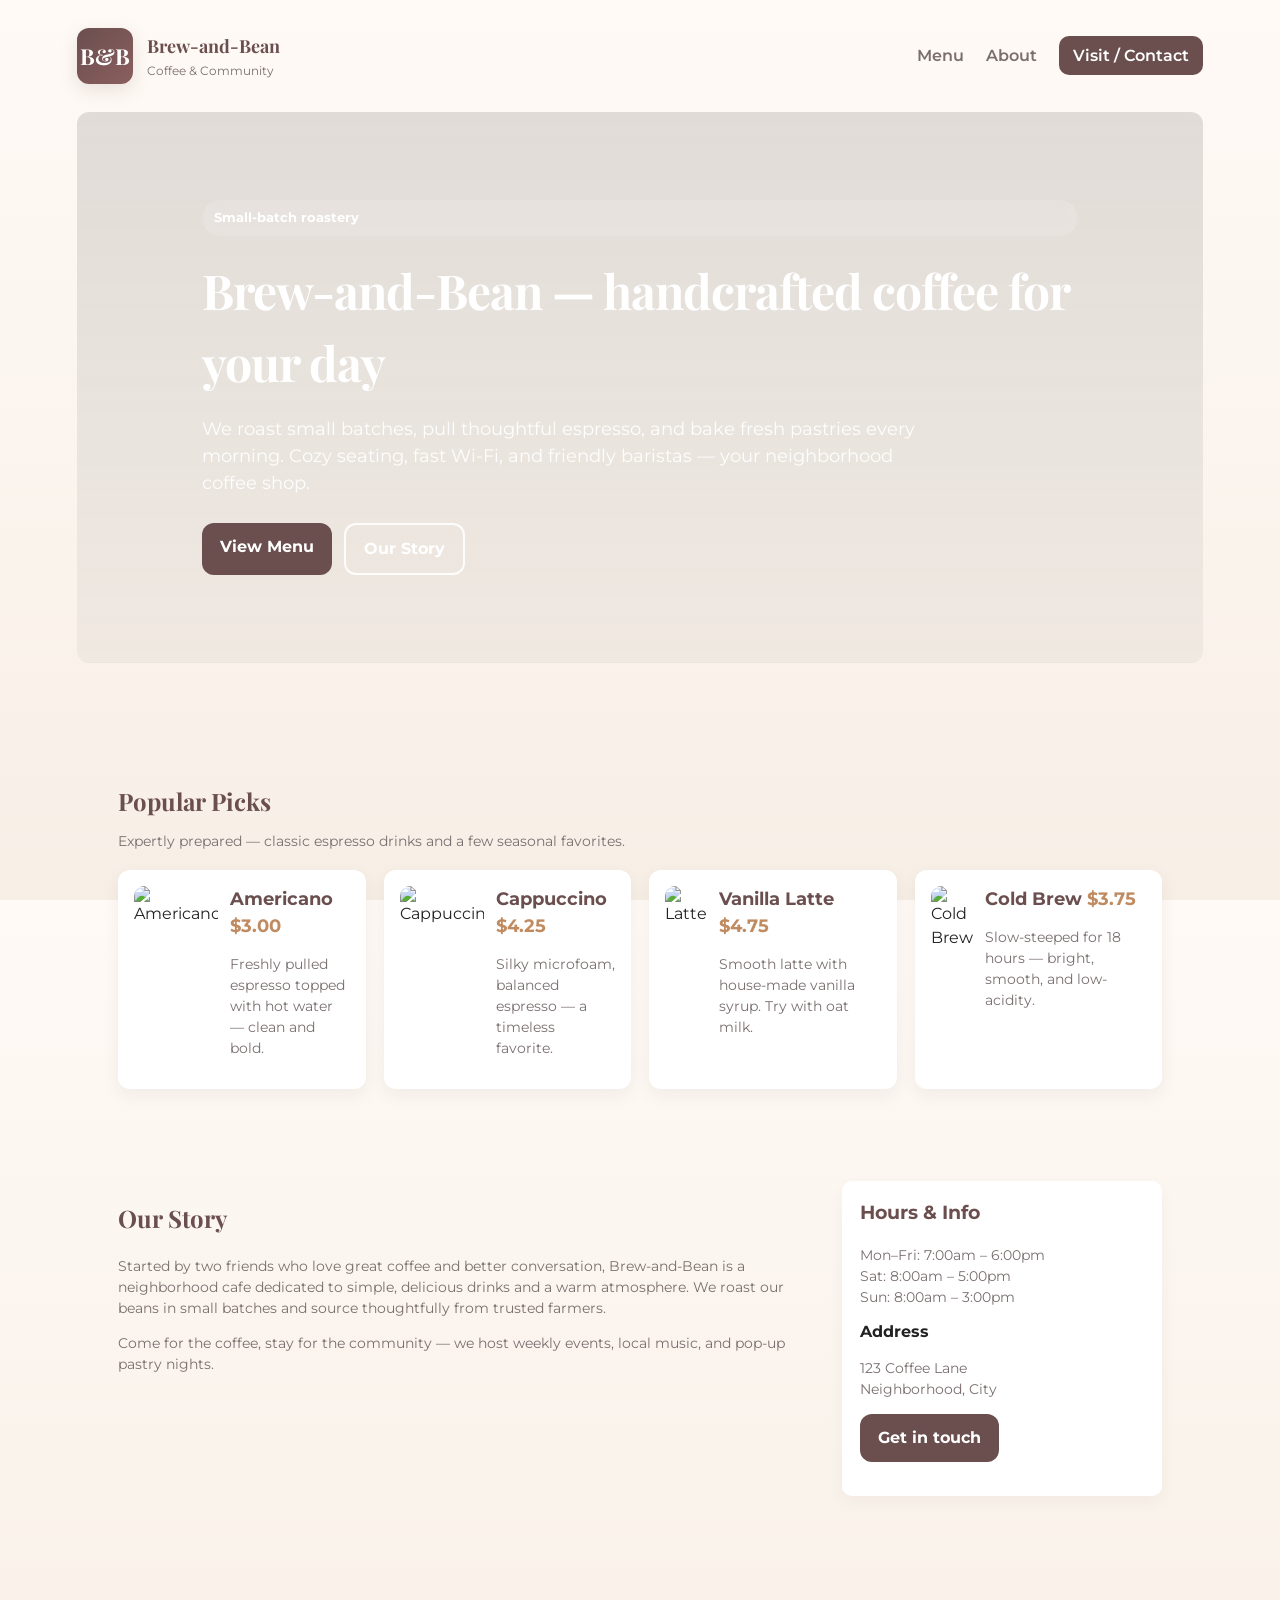
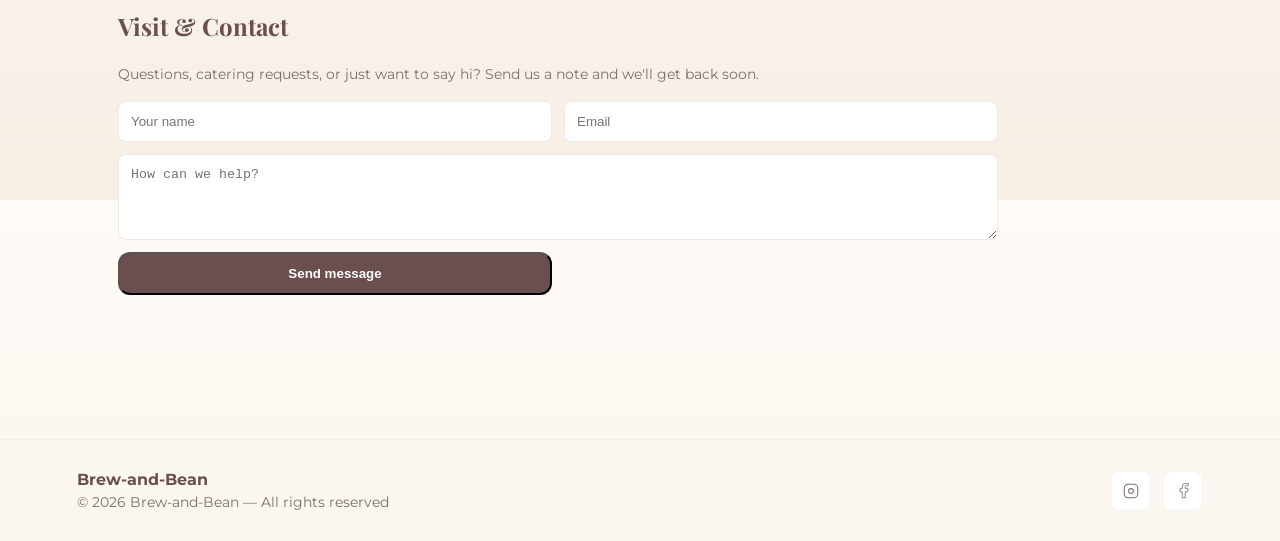
==== index.html @ bc897e9b "Made the landing page for the coffee shop" ====
<!doctype html>
<html lang="en">
	<head>
		<meta charset="utf-8" />
		<meta name="viewport" content="width=device-width, initial-scale=1" />
		<title>Brew-and-Bean — Coffee & Community</title>
		<link href="https://fonts.googleapis.com/css2?family=Montserrat:wght@400;700&family=Playfair+Display:wght@600;700&display=swap" rel="stylesheet">
		<meta name="description" content="Brew-and-Bean — small-batch coffee, cozy space, friendly faces. Visit our cafe for expertly roasted coffee and fresh pastries." />
		<style>
			:root{
				--bg:#f7efe6;
				--accent:#6b4f4f; /* coffee brown */
				--accent-2:#c08b60; /* caramel */
				--muted:#7a6f6f;
				--card:#ffffff;
			}
			*{box-sizing:border-box}
			html,body{height:100%}
			body{
				margin:0;
				font-family: 'Montserrat', system-ui, -apple-system, 'Segoe UI', Roboto, 'Helvetica Neue', Arial;
				background: linear-gradient(180deg, #fffaf6 0%, #f7efe6 100%);
				color: #222;
				-webkit-font-smoothing:antialiased;
				-moz-osx-font-smoothing:grayscale;
				line-height:1.5;
			}
			header{
				position:relative;
				padding:28px 6vw;
				display:flex;
				align-items:center;
				justify-content:space-between;
			}
			.brand{
				display:flex;
				align-items:center;
				gap:14px;
				text-decoration:none;
				color:var(--accent);
			}
			.logo{
				width:56px;height:56px;border-radius:12px;background:linear-gradient(135deg,var(--accent),#8b5e5e);display:flex;align-items:center;justify-content:center;color:white;font-weight:700;font-family:'Playfair Display',serif;font-size:22px;box-shadow:0 6px 18px rgba(107,79,79,0.15);
			}
			nav a{margin-left:18px;color:var(--muted);text-decoration:none;font-weight:600}
			nav a.cta{background:var(--accent);color:white;padding:10px 14px;border-radius:10px}

			.hero{
				display:grid;grid-template-columns:1fr;align-items:center;min-height:60vh;padding:40px 6vw;background-image:linear-gradient(rgba(14,11,10,0.12), rgba(14,11,10,0.04)), url('https://images.unsplash.com/photo-1511920170033-f8396924c348?auto=format&fit=crop&w=1500&q=80');
				background-size:cover;background-position:center;border-radius:12px;margin:0 6vw 32px;overflow:hidden;
			}
			.hero-inner{max-width:1100px;margin:auto;color:#fff;padding:48px;border-radius:10px;display:flex;flex-direction:column;gap:18px}
			.eyebrow{display:inline-block;background:rgba(255,255,255,0.14);backdrop-filter:blur(4px);padding:8px 12px;border-radius:999px;font-weight:700;font-size:13px}
			h1{font-family:'Playfair Display', serif;font-size:48px;margin:0;letter-spacing:-1px}
			p.lead{font-size:18px;margin:0;opacity:0.95;max-width:60ch}
			.hero-cta{display:flex;gap:12px;margin-top:8px}
			.btn{background:var(--accent);color:white;padding:12px 18px;border-radius:12px;text-decoration:none;font-weight:700}
			.btn.alt{background:transparent;color:white;border:2px solid rgba(255,255,255,0.9)}

			main{padding:24px 6vw 80px}
			.section{max-width:1100px;margin:36px auto;padding:28px;background:transparent}

			/* Menu grid */
			.menu-grid{display:grid;grid-template-columns:repeat(auto-fit,minmax(220px,1fr));gap:18px}
			.card{background:var(--card);border-radius:12px;padding:16px;box-shadow:0 6px 18px rgba(41,35,33,0.06);display:flex;gap:12px;align-items:flex-start}
			.card img{width:84px;height:84px;border-radius:10px;object-fit:cover}
			.card h3{margin:0;font-size:18px;color:var(--accent)}
			.price{margin-left:auto;color:var(--accent-2);font-weight:700}
			.muted{color:var(--muted);font-size:14px}

			.about{display:grid;grid-template-columns:1fr 320px;gap:20px;align-items:start}
			.hours{background:linear-gradient(180deg,#fff,#fff);padding:18px;border-radius:10px;box-shadow:0 6px 18px rgba(41,35,33,0.04)}

			footer{padding:28px 6vw;border-top:1px solid rgba(0,0,0,0.04);display:flex;justify-content:space-between;align-items:center;gap:16px}
			.socials{display:flex;gap:12px}
			.socials a{display:inline-flex;align-items:center;justify-content:center;width:40px;height:40px;border-radius:9px;background:#fff;border:1px solid rgba(0,0,0,0.04);text-decoration:none;color:var(--muted)}

			/* responsive tweaks */
			@media (max-width:800px){
				h1{font-size:36px}
				.about{grid-template-columns:1fr}
				header{padding:18px}
				.hero{min-height:56vh;margin:0 4vw 24px}
			}
		</style>
	</head>
	<body>
		<header>
			<a class="brand" href="#">
				<div class="logo">B&amp;B</div>
				<div>
					<div style="font-family:'Playfair Display',serif;font-size:18px;color:var(--accent);font-weight:700">Brew-and-Bean</div>
					<div style="font-size:12px;color:var(--muted);margin-top:2px">Coffee & Community</div>
				</div>
			</a>
			<nav>
				<a href="#menu">Menu</a>
				<a href="#about">About</a>
				<a href="#contact" class="cta">Visit / Contact</a>
			</nav>
		</header>

		<section class="hero" aria-label="Hero — Brew-and-Bean">
			<div class="hero-inner">
				<span class="eyebrow">Small-batch roastery</span>
				<h1>Brew-and-Bean — handcrafted coffee for your day</h1>
				<p class="lead">We roast small batches, pull thoughtful espresso, and bake fresh pastries every morning. Cozy seating, fast Wi‑Fi, and friendly baristas — your neighborhood coffee shop.</p>
				<div class="hero-cta">
					<a class="btn" href="#menu">View Menu</a>
					<a class="btn alt" href="#about">Our Story</a>
				</div>
			</div>
		</section>

		<main>
			<section id="menu" class="section" aria-labelledby="menu-heading">
				<h2 id="menu-heading" style="margin:0 0 12px;font-family:'Playfair Display',serif;color:var(--accent)">Popular Picks</h2>
				<p class="muted" style="margin:0 0 18px">Expertly prepared — classic espresso drinks and a few seasonal favorites.</p>
				<div class="menu-grid">
					<article class="card">
						<img src="https://images.unsplash.com/photo-1509042239860-f550ce710b93?auto=format&fit=crop&w=400&q=60" alt="Americano">
						<div>
							<h3>Americano <span class="price">$3.00</span></h3>
							<p class="muted">Freshly pulled espresso topped with hot water — clean and bold.</p>
						</div>
					</article>

					<article class="card">
						<img src="https://images.unsplash.com/photo-1511920170033-f8396924c348?auto=format&fit=crop&w=400&q=60" alt="Cappuccino">
						<div>
							<h3>Cappuccino <span class="price">$4.25</span></h3>
							<p class="muted">Silky microfoam, balanced espresso — a timeless favorite.</p>
						</div>
					</article>

					<article class="card">
						<img src="https://images.unsplash.com/photo-1504754524776-8f4f37790ca0?auto=format&fit=crop&w=400&q=60" alt="Latte">
						<div>
							<h3>Vanilla Latte <span class="price">$4.75</span></h3>
							<p class="muted">Smooth latte with house-made vanilla syrup. Try with oat milk.</p>
						</div>
					</article>

					<article class="card">
						<img src="https://images.unsplash.com/photo-1498804103079-a6351b050096?auto=format&fit=crop&w=400&q=60" alt="Cold Brew">
						<div>
							<h3>Cold Brew <span class="price">$3.75</span></h3>
							<p class="muted">Slow-steeped for 18 hours — bright, smooth, and low-acidity.</p>
						</div>
					</article>
				</div>
			</section>

			<section id="about" class="section" aria-labelledby="about-heading">
				<div class="about">
					<div>
						<h2 id="about-heading" style="font-family:'Playfair Display',serif;color:var(--accent)">Our Story</h2>
						<p class="muted">Started by two friends who love great coffee and better conversation, Brew-and-Bean is a neighborhood cafe dedicated to simple, delicious drinks and a warm atmosphere. We roast our beans in small batches and source thoughtfully from trusted farmers.</p>
						<p class="muted">Come for the coffee, stay for the community — we host weekly events, local music, and pop-up pastry nights.</p>
					</div>

					<aside class="hours">
						<h3 style="margin-top:0;color:var(--accent)">Hours & Info</h3>
						<p class="muted" style="margin:6px 0">Mon–Fri: 7:00am – 6:00pm<br>Sat: 8:00am – 5:00pm<br>Sun: 8:00am – 3:00pm</p>
						<p style="margin:12px 0 6px;font-weight:700">Address</p>
						<p class="muted">123 Coffee Lane<br>Neighborhood, City</p>
						<p style="margin-top:12px"><a href="#contact" class="btn" style="display:inline-block">Get in touch</a></p>
					</aside>
				</div>
			</section>

			<section id="contact" class="section" aria-labelledby="contact-heading">
				<h2 id="contact-heading" style="font-family:'Playfair Display',serif;color:var(--accent)">Visit & Contact</h2>
				<p class="muted">Questions, catering requests, or just want to say hi? Send us a note and we'll get back soon.</p>

				<form style="margin-top:16px;display:grid;grid-template-columns:1fr 1fr;gap:12px;max-width:880px" onsubmit="handleForm(event)">
					<input type="text" name="name" placeholder="Your name" required style="padding:12px;border-radius:8px;border:1px solid rgba(0,0,0,0.08)" />
					<input type="email" name="email" placeholder="Email" required style="padding:12px;border-radius:8px;border:1px solid rgba(0,0,0,0.08)" />
					<textarea name="message" placeholder="How can we help?" rows="4" style="grid-column:1/-1;padding:12px;border-radius:8px;border:1px solid rgba(0,0,0,0.08)"></textarea>
					<button class="btn" type="submit">Send message</button>
				</form>
			</section>
		</main>

		<footer>
			<div style="display:flex;flex-direction:column">
				<strong style="color:var(--accent)">Brew-and-Bean</strong>
				<small class="muted">© <span id="year"></span> Brew-and-Bean — All rights reserved</small>
			</div>

			<div style="display:flex;align-items:center;gap:16px">
				<div class="socials">
					<a href="#" aria-label="Instagram">
						<svg width="18" height="18" viewBox="0 0 24 24" fill="none" xmlns="http://www.w3.org/2000/svg"><rect x="3" y="3" width="18" height="18" rx="5" stroke="currentColor" stroke-width="1.4"/><circle cx="12" cy="12" r="3.2" stroke="currentColor" stroke-width="1.4"/><circle cx="17.5" cy="6.5" r="0.6" fill="currentColor"/></svg>
					</a>
					<a href="#" aria-label="Facebook">
						<svg width="18" height="18" viewBox="0 0 24 24" fill="none" xmlns="http://www.w3.org/2000/svg"><path d="M18 2h-3a4 4 0 0 0-4 4v3H8v4h3v8h4v-8h3l1-4h-4V6a1 1 0 0 1 1-1h3V2z" stroke="currentColor" stroke-width="1.1" fill="none"/></svg>
					</a>
				</div>
			</div>
		</footer>

		<script>
			// small enhancements
			document.getElementById('year').textContent = new Date().getFullYear();
			function handleForm(e){
				e.preventDefault();
				// minimal client-side feedback — form not hooked to a server
				alert('Thanks! We received your message and will be in touch.');
				e.target.reset();
			}
		</script>
	</body>
</html>
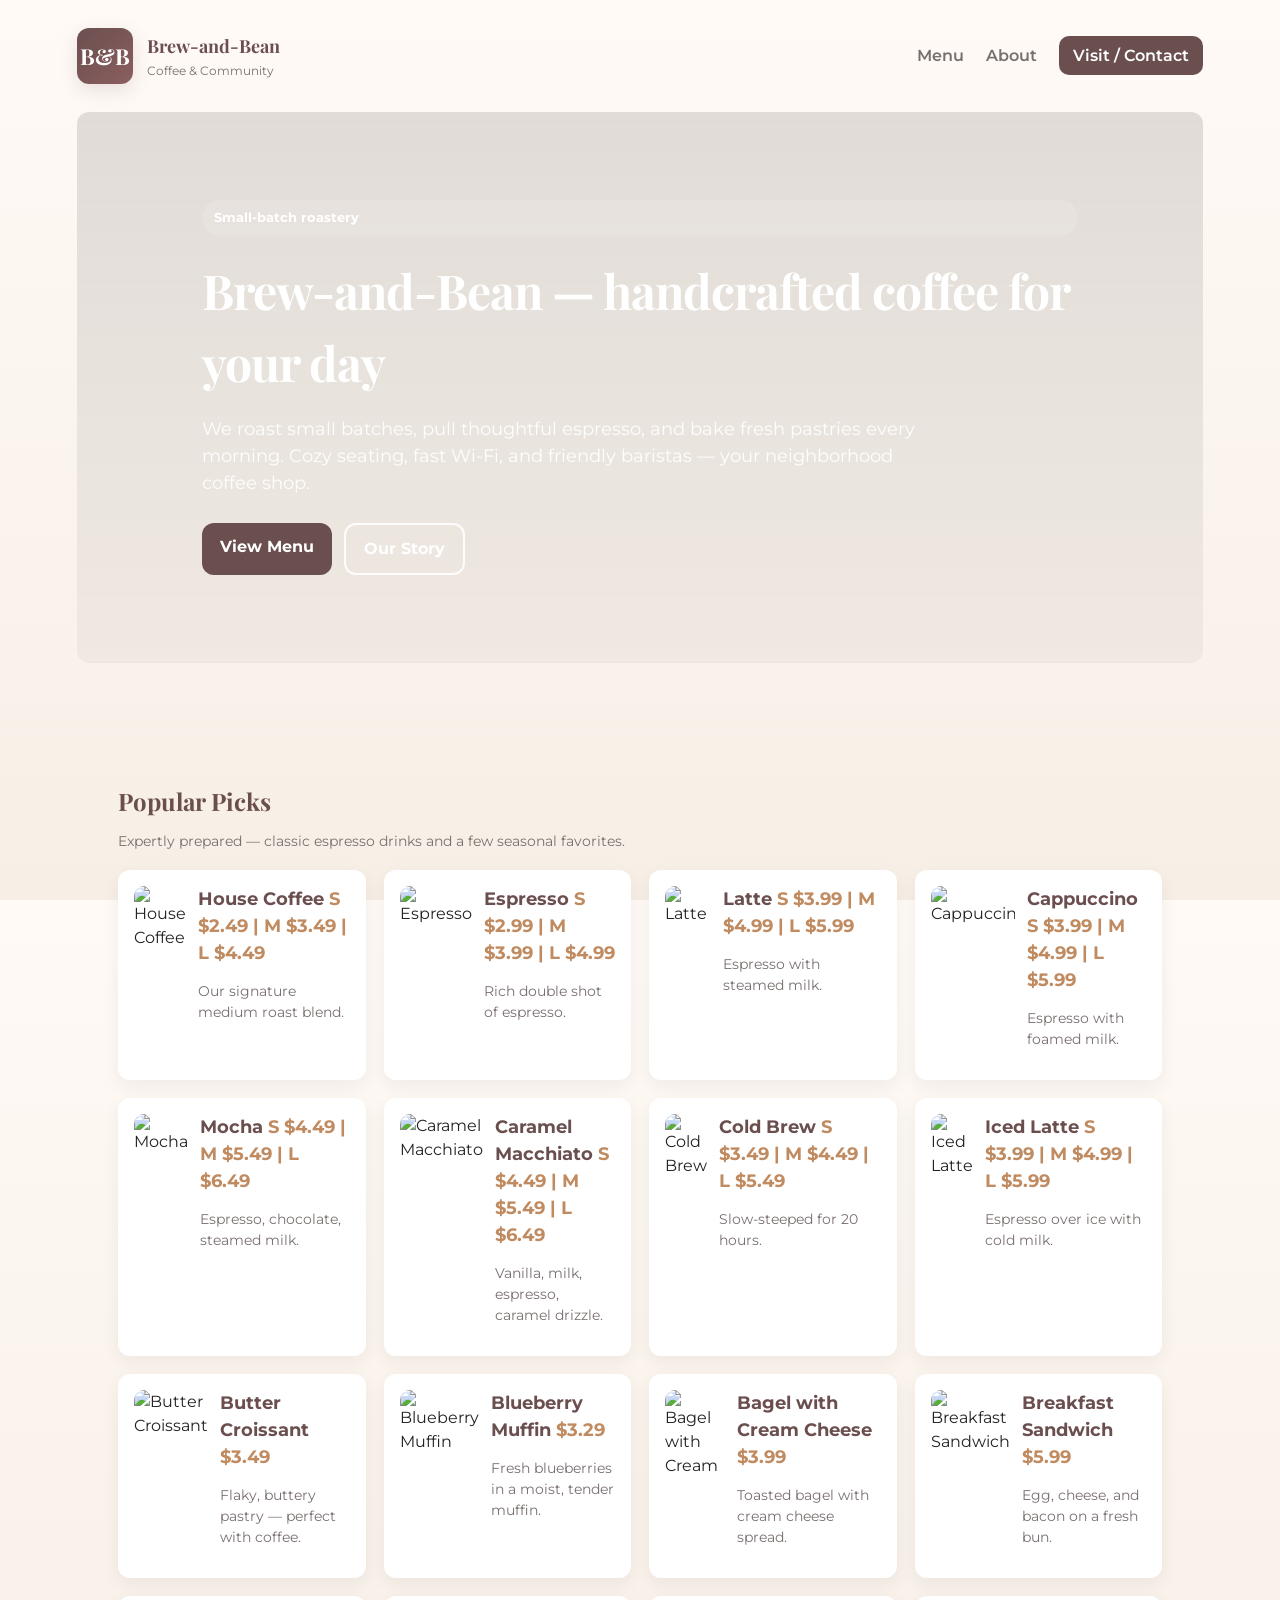
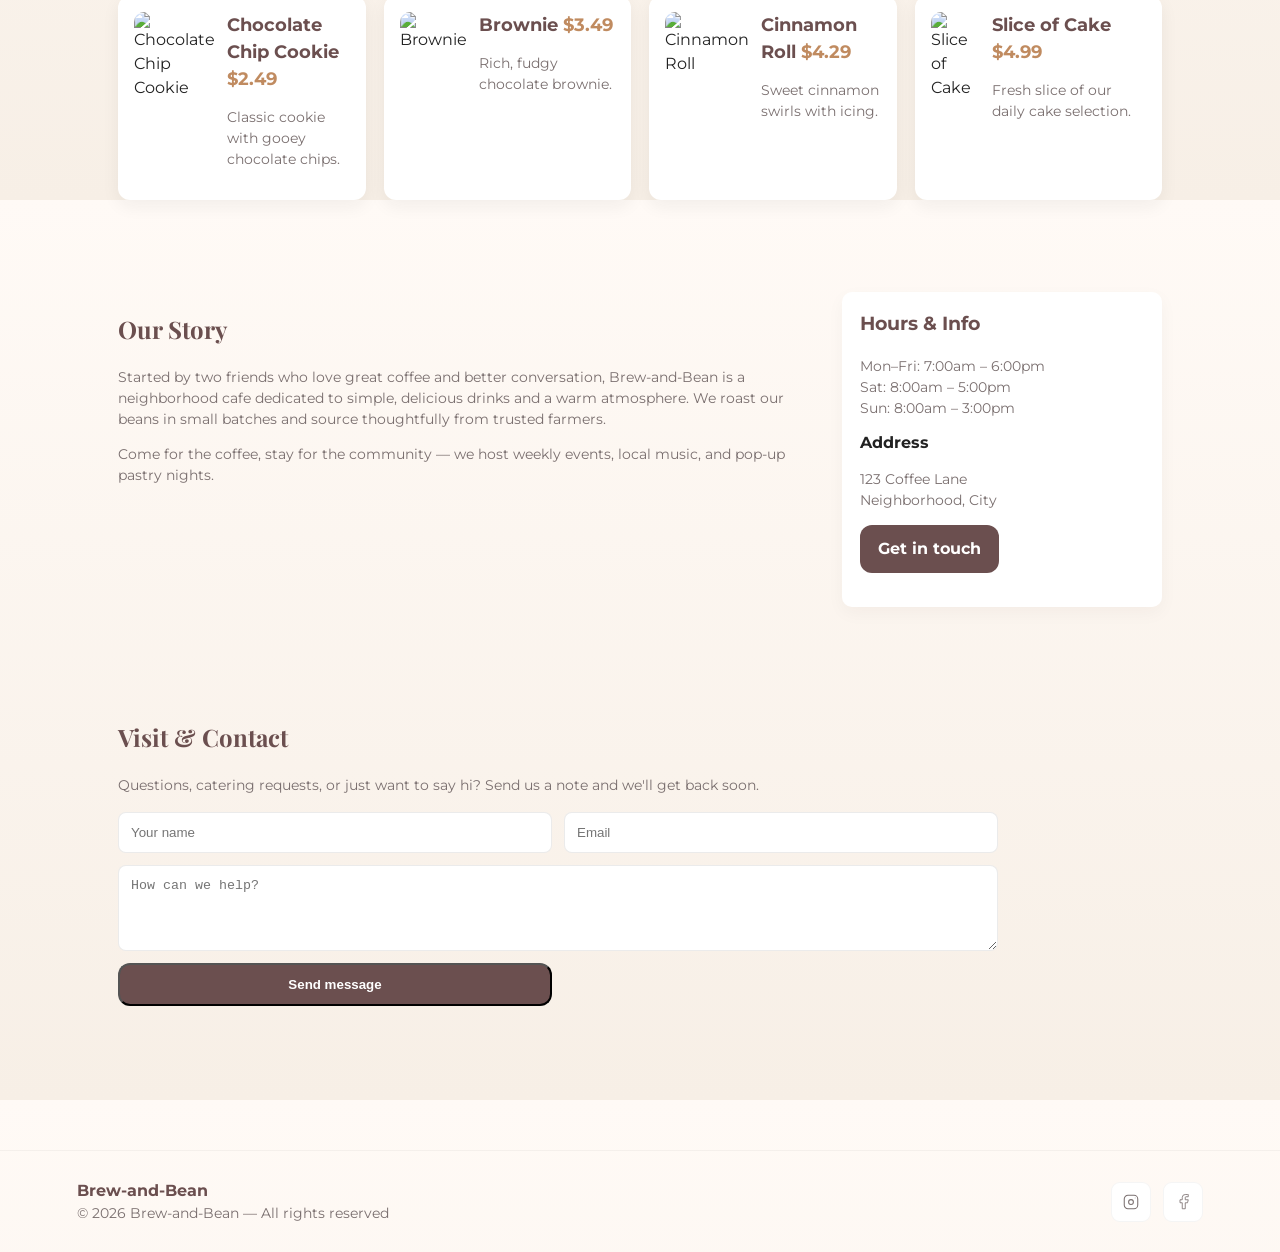
==== commit 3cac6c89: "Menu" ====
--- a/index.html
+++ b/index.html
@@ -118,34 +118,130 @@
 				<p class="muted" style="margin:0 0 18px">Expertly prepared — classic espresso drinks and a few seasonal favorites.</p>
 				<div class="menu-grid">
 					<article class="card">
-						<img src="https://images.unsplash.com/photo-1509042239860-f550ce710b93?auto=format&fit=crop&w=400&q=60" alt="Americano">
-						<div>
-							<h3>Americano <span class="price">$3.00</span></h3>
-							<p class="muted">Freshly pulled espresso topped with hot water — clean and bold.</p>
+						<img src="https://images.unsplash.com/photo-1497935586351-b67a49e012bf?auto=format&fit=crop&w=400&q=60" alt="House Coffee">
+						<div>
+							<h3>House Coffee <span class="price">S $2.49 | M $3.49 | L $4.49</span></h3>
+							<p class="muted">Our signature medium roast blend.</p>
+						</div>
+					</article>
+
+					<article class="card">
+						<img src="https://images.unsplash.com/photo-1510591509098-f4fdc6d0ff04?auto=format&fit=crop&w=400&q=60" alt="Espresso">
+						<div>
+							<h3>Espresso <span class="price">S $2.99 | M $3.99 | L $4.99</span></h3>
+							<p class="muted">Rich double shot of espresso.</p>
+						</div>
+					</article>
+
+					<article class="card">
+						<img src="https://images.unsplash.com/photo-1504754524776-8f4f37790ca0?auto=format&fit=crop&w=400&q=60" alt="Latte">
+						<div>
+							<h3>Latte <span class="price">S $3.99 | M $4.99 | L $5.99</span></h3>
+							<p class="muted">Espresso with steamed milk.</p>
 						</div>
 					</article>
 
 					<article class="card">
 						<img src="https://images.unsplash.com/photo-1511920170033-f8396924c348?auto=format&fit=crop&w=400&q=60" alt="Cappuccino">
 						<div>
-							<h3>Cappuccino <span class="price">$4.25</span></h3>
-							<p class="muted">Silky microfoam, balanced espresso — a timeless favorite.</p>
-						</div>
-					</article>
-
-					<article class="card">
-						<img src="https://images.unsplash.com/photo-1504754524776-8f4f37790ca0?auto=format&fit=crop&w=400&q=60" alt="Latte">
-						<div>
-							<h3>Vanilla Latte <span class="price">$4.75</span></h3>
-							<p class="muted">Smooth latte with house-made vanilla syrup. Try with oat milk.</p>
+							<h3>Cappuccino <span class="price">S $3.99 | M $4.99 | L $5.99</span></h3>
+							<p class="muted">Espresso with foamed milk.</p>
+						</div>
+					</article>
+
+					<article class="card">
+						<img src="https://images.unsplash.com/photo-1578662996442-48f60103fc96?auto=format&fit=crop&w=400&q=60" alt="Mocha">
+						<div>
+							<h3>Mocha <span class="price">S $4.49 | M $5.49 | L $6.49</span></h3>
+							<p class="muted">Espresso, chocolate, steamed milk.</p>
+						</div>
+					</article>
+
+					<article class="card">
+						<img src="https://images.unsplash.com/photo-1559496417-e7f25cb247f3?auto=format&fit=crop&w=400&q=60" alt="Caramel Macchiato">
+						<div>
+							<h3>Caramel Macchiato <span class="price">S $4.49 | M $5.49 | L $6.49</span></h3>
+							<p class="muted">Vanilla, milk, espresso, caramel drizzle.</p>
 						</div>
 					</article>
 
 					<article class="card">
 						<img src="https://images.unsplash.com/photo-1498804103079-a6351b050096?auto=format&fit=crop&w=400&q=60" alt="Cold Brew">
 						<div>
-							<h3>Cold Brew <span class="price">$3.75</span></h3>
-							<p class="muted">Slow-steeped for 18 hours — bright, smooth, and low-acidity.</p>
+							<h3>Cold Brew <span class="price">S $3.49 | M $4.49 | L $5.49</span></h3>
+							<p class="muted">Slow-steeped for 20 hours.</p>
+						</div>
+					</article>
+
+					<article class="card">
+						<img src="https://images.unsplash.com/photo-1461023058943-07fcbe16d735?auto=format&fit=crop&w=400&q=60" alt="Iced Latte">
+						<div>
+							<h3>Iced Latte <span class="price">S $3.99 | M $4.99 | L $5.99</span></h3>
+							<p class="muted">Espresso over ice with cold milk.</p>
+						</div>
+					</article>
+
+					<article class="card">
+						<img src="https://images.unsplash.com/photo-1555507036-ab1f4038808a?auto=format&fit=crop&w=400&q=60" alt="Butter Croissant">
+						<div>
+							<h3>Butter Croissant <span class="price">$3.49</span></h3>
+							<p class="muted">Flaky, buttery pastry — perfect with coffee.</p>
+						</div>
+					</article>
+
+					<article class="card">
+						<img src="https://images.unsplash.com/photo-1587668178277-295251f900ce?auto=format&fit=crop&w=400&q=60" alt="Blueberry Muffin">
+						<div>
+							<h3>Blueberry Muffin <span class="price">$3.29</span></h3>
+							<p class="muted">Fresh blueberries in a moist, tender muffin.</p>
+						</div>
+					</article>
+
+					<article class="card">
+						<img src="https://images.unsplash.com/photo-1586444248902-2f64eddc13df?auto=format&fit=crop&w=400&q=60" alt="Bagel with Cream Cheese">
+						<div>
+							<h3>Bagel with Cream Cheese <span class="price">$3.99</span></h3>
+							<p class="muted">Toasted bagel with cream cheese spread.</p>
+						</div>
+					</article>
+
+					<article class="card">
+						<img src="https://images.unsplash.com/photo-1550507992-eb63ffee0847?auto=format&fit=crop&w=400&q=60" alt="Breakfast Sandwich">
+						<div>
+							<h3>Breakfast Sandwich <span class="price">$5.99</span></h3>
+							<p class="muted">Egg, cheese, and bacon on a fresh bun.</p>
+						</div>
+					</article>
+
+					<article class="card">
+						<img src="https://images.unsplash.com/photo-1499636136210-6f4ee915583e?auto=format&fit=crop&w=400&q=60" alt="Chocolate Chip Cookie">
+						<div>
+							<h3>Chocolate Chip Cookie <span class="price">$2.49</span></h3>
+							<p class="muted">Classic cookie with gooey chocolate chips.</p>
+						</div>
+					</article>
+
+					<article class="card">
+						<img src="https://images.unsplash.com/photo-1607478900766-efe13248b125?auto=format&fit=crop&w=400&q=60" alt="Brownie">
+						<div>
+							<h3>Brownie <span class="price">$3.49</span></h3>
+							<p class="muted">Rich, fudgy chocolate brownie.</p>
+						</div>
+					</article>
+
+					<article class="card">
+						<img src="https://images.unsplash.com/photo-1509365465985-25d11c17e812?auto=format&fit=crop&w=400&q=60" alt="Cinnamon Roll">
+						<div>
+							<h3>Cinnamon Roll <span class="price">$4.29</span></h3>
+							<p class="muted">Sweet cinnamon swirls with icing.</p>
+						</div>
+					</article>
+
+					<article class="card">
+						<img src="https://images.unsplash.com/photo-1578662996442-48f60103fc96?auto=format&fit=crop&w=400&q=60" alt="Slice of Cake">
+						<div>
+							<h3>Slice of Cake <span class="price">$4.99</span></h3>
+							<p class="muted">Fresh slice of our daily cake selection.</p>
 						</div>
 					</article>
 				</div>
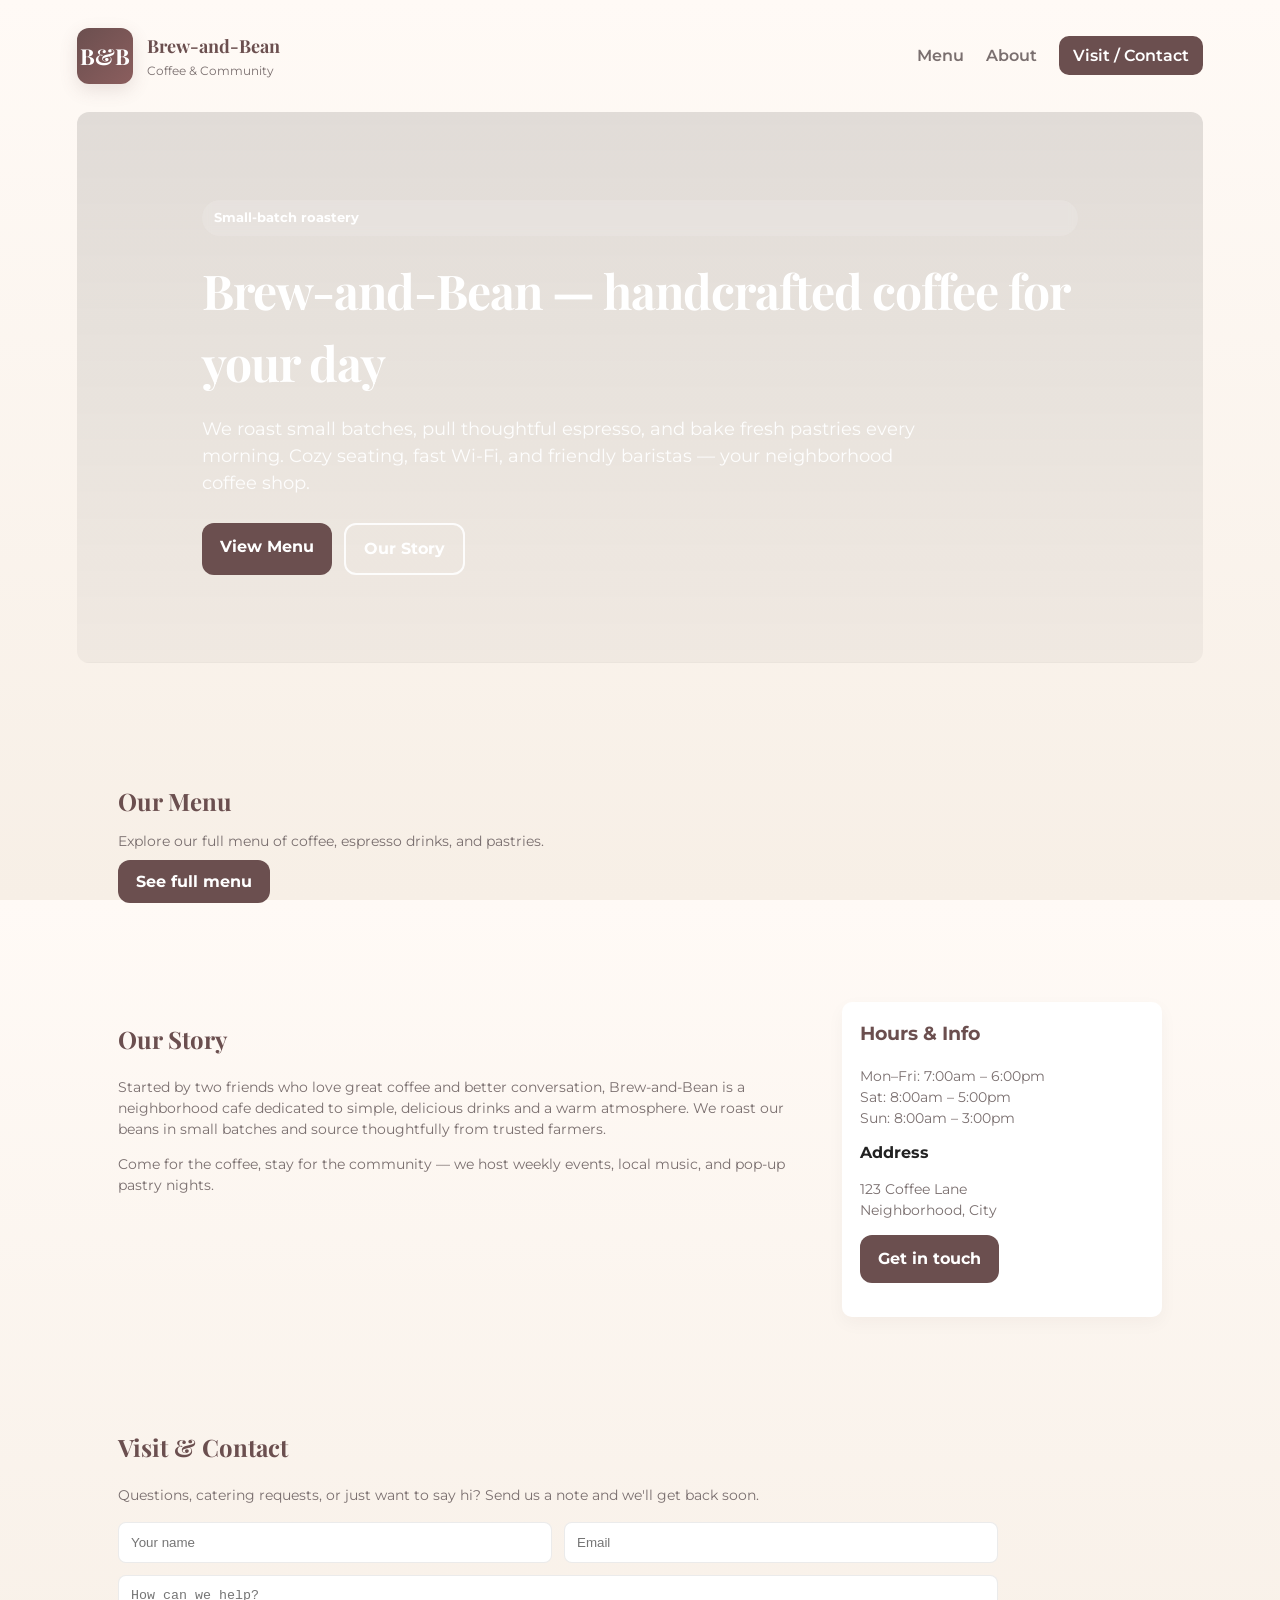
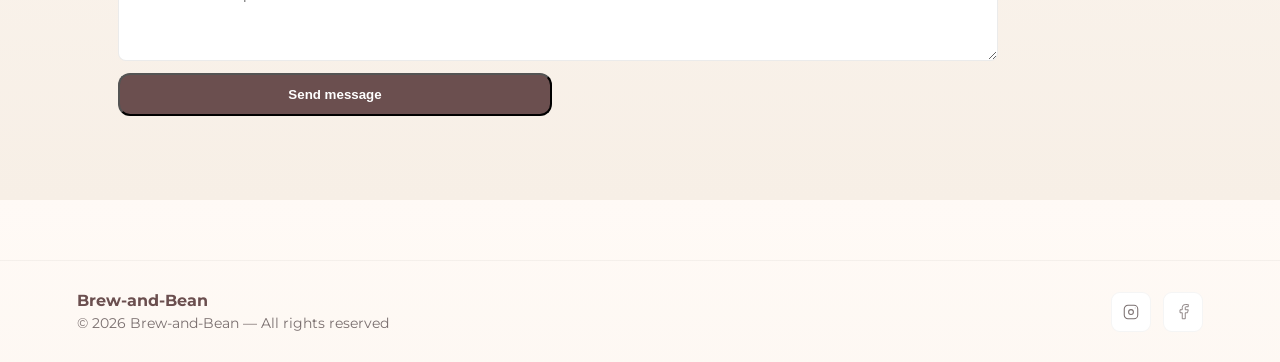
==== commit 9b19853a: "Created a menu page" ====
--- a/index.html
+++ b/index.html
@@ -6,83 +6,7 @@
 		<title>Brew-and-Bean — Coffee & Community</title>
 		<link href="https://fonts.googleapis.com/css2?family=Montserrat:wght@400;700&family=Playfair+Display:wght@600;700&display=swap" rel="stylesheet">
 		<meta name="description" content="Brew-and-Bean — small-batch coffee, cozy space, friendly faces. Visit our cafe for expertly roasted coffee and fresh pastries." />
-		<style>
-			:root{
-				--bg:#f7efe6;
-				--accent:#6b4f4f; /* coffee brown */
-				--accent-2:#c08b60; /* caramel */
-				--muted:#7a6f6f;
-				--card:#ffffff;
-			}
-			*{box-sizing:border-box}
-			html,body{height:100%}
-			body{
-				margin:0;
-				font-family: 'Montserrat', system-ui, -apple-system, 'Segoe UI', Roboto, 'Helvetica Neue', Arial;
-				background: linear-gradient(180deg, #fffaf6 0%, #f7efe6 100%);
-				color: #222;
-				-webkit-font-smoothing:antialiased;
-				-moz-osx-font-smoothing:grayscale;
-				line-height:1.5;
-			}
-			header{
-				position:relative;
-				padding:28px 6vw;
-				display:flex;
-				align-items:center;
-				justify-content:space-between;
-			}
-			.brand{
-				display:flex;
-				align-items:center;
-				gap:14px;
-				text-decoration:none;
-				color:var(--accent);
-			}
-			.logo{
-				width:56px;height:56px;border-radius:12px;background:linear-gradient(135deg,var(--accent),#8b5e5e);display:flex;align-items:center;justify-content:center;color:white;font-weight:700;font-family:'Playfair Display',serif;font-size:22px;box-shadow:0 6px 18px rgba(107,79,79,0.15);
-			}
-			nav a{margin-left:18px;color:var(--muted);text-decoration:none;font-weight:600}
-			nav a.cta{background:var(--accent);color:white;padding:10px 14px;border-radius:10px}
-
-			.hero{
-				display:grid;grid-template-columns:1fr;align-items:center;min-height:60vh;padding:40px 6vw;background-image:linear-gradient(rgba(14,11,10,0.12), rgba(14,11,10,0.04)), url('https://images.unsplash.com/photo-1511920170033-f8396924c348?auto=format&fit=crop&w=1500&q=80');
-				background-size:cover;background-position:center;border-radius:12px;margin:0 6vw 32px;overflow:hidden;
-			}
-			.hero-inner{max-width:1100px;margin:auto;color:#fff;padding:48px;border-radius:10px;display:flex;flex-direction:column;gap:18px}
-			.eyebrow{display:inline-block;background:rgba(255,255,255,0.14);backdrop-filter:blur(4px);padding:8px 12px;border-radius:999px;font-weight:700;font-size:13px}
-			h1{font-family:'Playfair Display', serif;font-size:48px;margin:0;letter-spacing:-1px}
-			p.lead{font-size:18px;margin:0;opacity:0.95;max-width:60ch}
-			.hero-cta{display:flex;gap:12px;margin-top:8px}
-			.btn{background:var(--accent);color:white;padding:12px 18px;border-radius:12px;text-decoration:none;font-weight:700}
-			.btn.alt{background:transparent;color:white;border:2px solid rgba(255,255,255,0.9)}
-
-			main{padding:24px 6vw 80px}
-			.section{max-width:1100px;margin:36px auto;padding:28px;background:transparent}
-
-			/* Menu grid */
-			.menu-grid{display:grid;grid-template-columns:repeat(auto-fit,minmax(220px,1fr));gap:18px}
-			.card{background:var(--card);border-radius:12px;padding:16px;box-shadow:0 6px 18px rgba(41,35,33,0.06);display:flex;gap:12px;align-items:flex-start}
-			.card img{width:84px;height:84px;border-radius:10px;object-fit:cover}
-			.card h3{margin:0;font-size:18px;color:var(--accent)}
-			.price{margin-left:auto;color:var(--accent-2);font-weight:700}
-			.muted{color:var(--muted);font-size:14px}
-
-			.about{display:grid;grid-template-columns:1fr 320px;gap:20px;align-items:start}
-			.hours{background:linear-gradient(180deg,#fff,#fff);padding:18px;border-radius:10px;box-shadow:0 6px 18px rgba(41,35,33,0.04)}
-
-			footer{padding:28px 6vw;border-top:1px solid rgba(0,0,0,0.04);display:flex;justify-content:space-between;align-items:center;gap:16px}
-			.socials{display:flex;gap:12px}
-			.socials a{display:inline-flex;align-items:center;justify-content:center;width:40px;height:40px;border-radius:9px;background:#fff;border:1px solid rgba(0,0,0,0.04);text-decoration:none;color:var(--muted)}
-
-			/* responsive tweaks */
-			@media (max-width:800px){
-				h1{font-size:36px}
-				.about{grid-template-columns:1fr}
-				header{padding:18px}
-				.hero{min-height:56vh;margin:0 4vw 24px}
-			}
-		</style>
+		<link rel="stylesheet" href="css/styles.css">
 	</head>
 	<body>
 		<header>
@@ -93,11 +17,11 @@
 					<div style="font-size:12px;color:var(--muted);margin-top:2px">Coffee & Community</div>
 				</div>
 			</a>
-			<nav>
-				<a href="#menu">Menu</a>
-				<a href="#about">About</a>
-				<a href="#contact" class="cta">Visit / Contact</a>
-			</nav>
+					<nav>
+						<a href="menu.html">Menu</a>
+						<a href="#about">About</a>
+						<a href="#contact" class="cta">Visit / Contact</a>
+					</nav>
 		</header>
 
 		<section class="hero" aria-label="Hero — Brew-and-Bean">
@@ -105,147 +29,19 @@
 				<span class="eyebrow">Small-batch roastery</span>
 				<h1>Brew-and-Bean — handcrafted coffee for your day</h1>
 				<p class="lead">We roast small batches, pull thoughtful espresso, and bake fresh pastries every morning. Cozy seating, fast Wi‑Fi, and friendly baristas — your neighborhood coffee shop.</p>
-				<div class="hero-cta">
-					<a class="btn" href="#menu">View Menu</a>
-					<a class="btn alt" href="#about">Our Story</a>
-				</div>
+						<div class="hero-cta">
+							<a class="btn" href="menu.html">View Menu</a>
+							<a class="btn alt" href="#about">Our Story</a>
+						</div>
 			</div>
 		</section>
 
 		<main>
-			<section id="menu" class="section" aria-labelledby="menu-heading">
-				<h2 id="menu-heading" style="margin:0 0 12px;font-family:'Playfair Display',serif;color:var(--accent)">Popular Picks</h2>
-				<p class="muted" style="margin:0 0 18px">Expertly prepared — classic espresso drinks and a few seasonal favorites.</p>
-				<div class="menu-grid">
-					<article class="card">
-						<img src="https://images.unsplash.com/photo-1497935586351-b67a49e012bf?auto=format&fit=crop&w=400&q=60" alt="House Coffee">
-						<div>
-							<h3>House Coffee <span class="price">S $2.49 | M $3.49 | L $4.49</span></h3>
-							<p class="muted">Our signature medium roast blend.</p>
-						</div>
-					</article>
-
-					<article class="card">
-						<img src="https://images.unsplash.com/photo-1510591509098-f4fdc6d0ff04?auto=format&fit=crop&w=400&q=60" alt="Espresso">
-						<div>
-							<h3>Espresso <span class="price">S $2.99 | M $3.99 | L $4.99</span></h3>
-							<p class="muted">Rich double shot of espresso.</p>
-						</div>
-					</article>
-
-					<article class="card">
-						<img src="https://images.unsplash.com/photo-1504754524776-8f4f37790ca0?auto=format&fit=crop&w=400&q=60" alt="Latte">
-						<div>
-							<h3>Latte <span class="price">S $3.99 | M $4.99 | L $5.99</span></h3>
-							<p class="muted">Espresso with steamed milk.</p>
-						</div>
-					</article>
-
-					<article class="card">
-						<img src="https://images.unsplash.com/photo-1511920170033-f8396924c348?auto=format&fit=crop&w=400&q=60" alt="Cappuccino">
-						<div>
-							<h3>Cappuccino <span class="price">S $3.99 | M $4.99 | L $5.99</span></h3>
-							<p class="muted">Espresso with foamed milk.</p>
-						</div>
-					</article>
-
-					<article class="card">
-						<img src="https://images.unsplash.com/photo-1578662996442-48f60103fc96?auto=format&fit=crop&w=400&q=60" alt="Mocha">
-						<div>
-							<h3>Mocha <span class="price">S $4.49 | M $5.49 | L $6.49</span></h3>
-							<p class="muted">Espresso, chocolate, steamed milk.</p>
-						</div>
-					</article>
-
-					<article class="card">
-						<img src="https://images.unsplash.com/photo-1559496417-e7f25cb247f3?auto=format&fit=crop&w=400&q=60" alt="Caramel Macchiato">
-						<div>
-							<h3>Caramel Macchiato <span class="price">S $4.49 | M $5.49 | L $6.49</span></h3>
-							<p class="muted">Vanilla, milk, espresso, caramel drizzle.</p>
-						</div>
-					</article>
-
-					<article class="card">
-						<img src="https://images.unsplash.com/photo-1498804103079-a6351b050096?auto=format&fit=crop&w=400&q=60" alt="Cold Brew">
-						<div>
-							<h3>Cold Brew <span class="price">S $3.49 | M $4.49 | L $5.49</span></h3>
-							<p class="muted">Slow-steeped for 20 hours.</p>
-						</div>
-					</article>
-
-					<article class="card">
-						<img src="https://images.unsplash.com/photo-1461023058943-07fcbe16d735?auto=format&fit=crop&w=400&q=60" alt="Iced Latte">
-						<div>
-							<h3>Iced Latte <span class="price">S $3.99 | M $4.99 | L $5.99</span></h3>
-							<p class="muted">Espresso over ice with cold milk.</p>
-						</div>
-					</article>
-
-					<article class="card">
-						<img src="https://images.unsplash.com/photo-1555507036-ab1f4038808a?auto=format&fit=crop&w=400&q=60" alt="Butter Croissant">
-						<div>
-							<h3>Butter Croissant <span class="price">$3.49</span></h3>
-							<p class="muted">Flaky, buttery pastry — perfect with coffee.</p>
-						</div>
-					</article>
-
-					<article class="card">
-						<img src="https://images.unsplash.com/photo-1587668178277-295251f900ce?auto=format&fit=crop&w=400&q=60" alt="Blueberry Muffin">
-						<div>
-							<h3>Blueberry Muffin <span class="price">$3.29</span></h3>
-							<p class="muted">Fresh blueberries in a moist, tender muffin.</p>
-						</div>
-					</article>
-
-					<article class="card">
-						<img src="https://images.unsplash.com/photo-1586444248902-2f64eddc13df?auto=format&fit=crop&w=400&q=60" alt="Bagel with Cream Cheese">
-						<div>
-							<h3>Bagel with Cream Cheese <span class="price">$3.99</span></h3>
-							<p class="muted">Toasted bagel with cream cheese spread.</p>
-						</div>
-					</article>
-
-					<article class="card">
-						<img src="https://images.unsplash.com/photo-1550507992-eb63ffee0847?auto=format&fit=crop&w=400&q=60" alt="Breakfast Sandwich">
-						<div>
-							<h3>Breakfast Sandwich <span class="price">$5.99</span></h3>
-							<p class="muted">Egg, cheese, and bacon on a fresh bun.</p>
-						</div>
-					</article>
-
-					<article class="card">
-						<img src="https://images.unsplash.com/photo-1499636136210-6f4ee915583e?auto=format&fit=crop&w=400&q=60" alt="Chocolate Chip Cookie">
-						<div>
-							<h3>Chocolate Chip Cookie <span class="price">$2.49</span></h3>
-							<p class="muted">Classic cookie with gooey chocolate chips.</p>
-						</div>
-					</article>
-
-					<article class="card">
-						<img src="https://images.unsplash.com/photo-1607478900766-efe13248b125?auto=format&fit=crop&w=400&q=60" alt="Brownie">
-						<div>
-							<h3>Brownie <span class="price">$3.49</span></h3>
-							<p class="muted">Rich, fudgy chocolate brownie.</p>
-						</div>
-					</article>
-
-					<article class="card">
-						<img src="https://images.unsplash.com/photo-1509365465985-25d11c17e812?auto=format&fit=crop&w=400&q=60" alt="Cinnamon Roll">
-						<div>
-							<h3>Cinnamon Roll <span class="price">$4.29</span></h3>
-							<p class="muted">Sweet cinnamon swirls with icing.</p>
-						</div>
-					</article>
-
-					<article class="card">
-						<img src="https://images.unsplash.com/photo-1578662996442-48f60103fc96?auto=format&fit=crop&w=400&q=60" alt="Slice of Cake">
-						<div>
-							<h3>Slice of Cake <span class="price">$4.99</span></h3>
-							<p class="muted">Fresh slice of our daily cake selection.</p>
-						</div>
-					</article>
-				</div>
-			</section>
+					<section class="section" aria-labelledby="menu-teaser">
+						<h2 id="menu-teaser" style="margin:0 0 12px;font-family:'Playfair Display',serif;color:var(--accent)">Our Menu</h2>
+						<p class="muted" style="margin:0 0 18px">Explore our full menu of coffee, espresso drinks, and pastries.</p>
+						<p style="margin-top:8px"><a class="btn" href="menu.html">See full menu</a></p>
+					</section>
 
 			<section id="about" class="section" aria-labelledby="about-heading">
 				<div class="about">
--- a/css/styles.css
+++ b/css/styles.css
@@ -0,0 +1,75 @@
+:root{
+	--bg:#f7efe6;
+	--accent:#6b4f4f; /* coffee brown */
+	--accent-2:#c08b60; /* caramel */
+	--muted:#7a6f6f;
+	--card:#ffffff;
+}
+*{box-sizing:border-box}
+html,body{height:100%}
+body{
+	margin:0;
+	font-family: 'Montserrat', system-ui, -apple-system, 'Segoe UI', Roboto, 'Helvetica Neue', Arial;
+	background: linear-gradient(180deg, #fffaf6 0%, #f7efe6 100%);
+	color: #222;
+	-webkit-font-smoothing:antialiased;
+	-moz-osx-font-smoothing:grayscale;
+	line-height:1.5;
+}
+header{
+	position:relative;
+	padding:28px 6vw;
+	display:flex;
+	align-items:center;
+	justify-content:space-between;
+}
+.brand{
+	display:flex;
+	align-items:center;
+	gap:14px;
+	text-decoration:none;
+	color:var(--accent);
+}
+.logo{
+	width:56px;height:56px;border-radius:12px;background:linear-gradient(135deg,var(--accent),#8b5e5e);display:flex;align-items:center;justify-content:center;color:white;font-weight:700;font-family:'Playfair Display',serif;font-size:22px;box-shadow:0 6px 18px rgba(107,79,79,0.15);
+}
+nav a{margin-left:18px;color:var(--muted);text-decoration:none;font-weight:600}
+nav a.cta{background:var(--accent);color:white;padding:10px 14px;border-radius:10px}
+
+.hero{
+	display:grid;grid-template-columns:1fr;align-items:center;min-height:60vh;padding:40px 6vw;background-image:linear-gradient(rgba(14,11,10,0.12), rgba(14,11,10,0.04)), url('https://images.unsplash.com/photo-1511920170033-f8396924c348?auto=format&fit=crop&w=1500&q=80');
+	background-size:cover;background-position:center;border-radius:12px;margin:0 6vw 32px;overflow:hidden;
+}
+.hero-inner{max-width:1100px;margin:auto;color:#fff;padding:48px;border-radius:10px;display:flex;flex-direction:column;gap:18px}
+.eyebrow{display:inline-block;background:rgba(255,255,255,0.14);backdrop-filter:blur(4px);padding:8px 12px;border-radius:999px;font-weight:700;font-size:13px}
+h1{font-family:'Playfair Display', serif;font-size:48px;margin:0;letter-spacing:-1px}
+p.lead{font-size:18px;margin:0;opacity:0.95;max-width:60ch}
+.hero-cta{display:flex;gap:12px;margin-top:8px}
+.btn{background:var(--accent);color:white;padding:12px 18px;border-radius:12px;text-decoration:none;font-weight:700}
+.btn.alt{background:transparent;color:white;border:2px solid rgba(255,255,255,0.9)}
+
+main{padding:24px 6vw 80px}
+.section{max-width:1100px;margin:36px auto;padding:28px;background:transparent}
+
+/* Menu grid */
+.menu-grid{display:grid;grid-template-columns:repeat(auto-fit,minmax(220px,1fr));gap:18px}
+.card{background:var(--card);border-radius:12px;padding:16px;box-shadow:0 6px 18px rgba(41,35,33,0.06);display:flex;gap:12px;align-items:flex-start}
+.card img{width:84px;height:84px;border-radius:10px;object-fit:cover}
+.card h3{margin:0;font-size:18px;color:var(--accent)}
+.price{margin-left:auto;color:var(--accent-2);font-weight:700}
+.muted{color:var(--muted);font-size:14px}
+
+.about{display:grid;grid-template-columns:1fr 320px;gap:20px;align-items:start}
+.hours{background:linear-gradient(180deg,#fff,#fff);padding:18px;border-radius:10px;box-shadow:0 6px 18px rgba(41,35,33,0.04)}
+
+footer{padding:28px 6vw;border-top:1px solid rgba(0,0,0,0.04);display:flex;justify-content:space-between;align-items:center;gap:16px}
+.socials{display:flex;gap:12px}
+.socials a{display:inline-flex;align-items:center;justify-content:center;width:40px;height:40px;border-radius:9px;background:#fff;border:1px solid rgba(0,0,0,0.04);text-decoration:none;color:var(--muted)}
+
+/* responsive tweaks */
+@media (max-width:800px){
+	h1{font-size:36px}
+	.about{grid-template-columns:1fr}
+	header{padding:18px}
+	.hero{min-height:56vh;margin:0 4vw 24px}
+}
